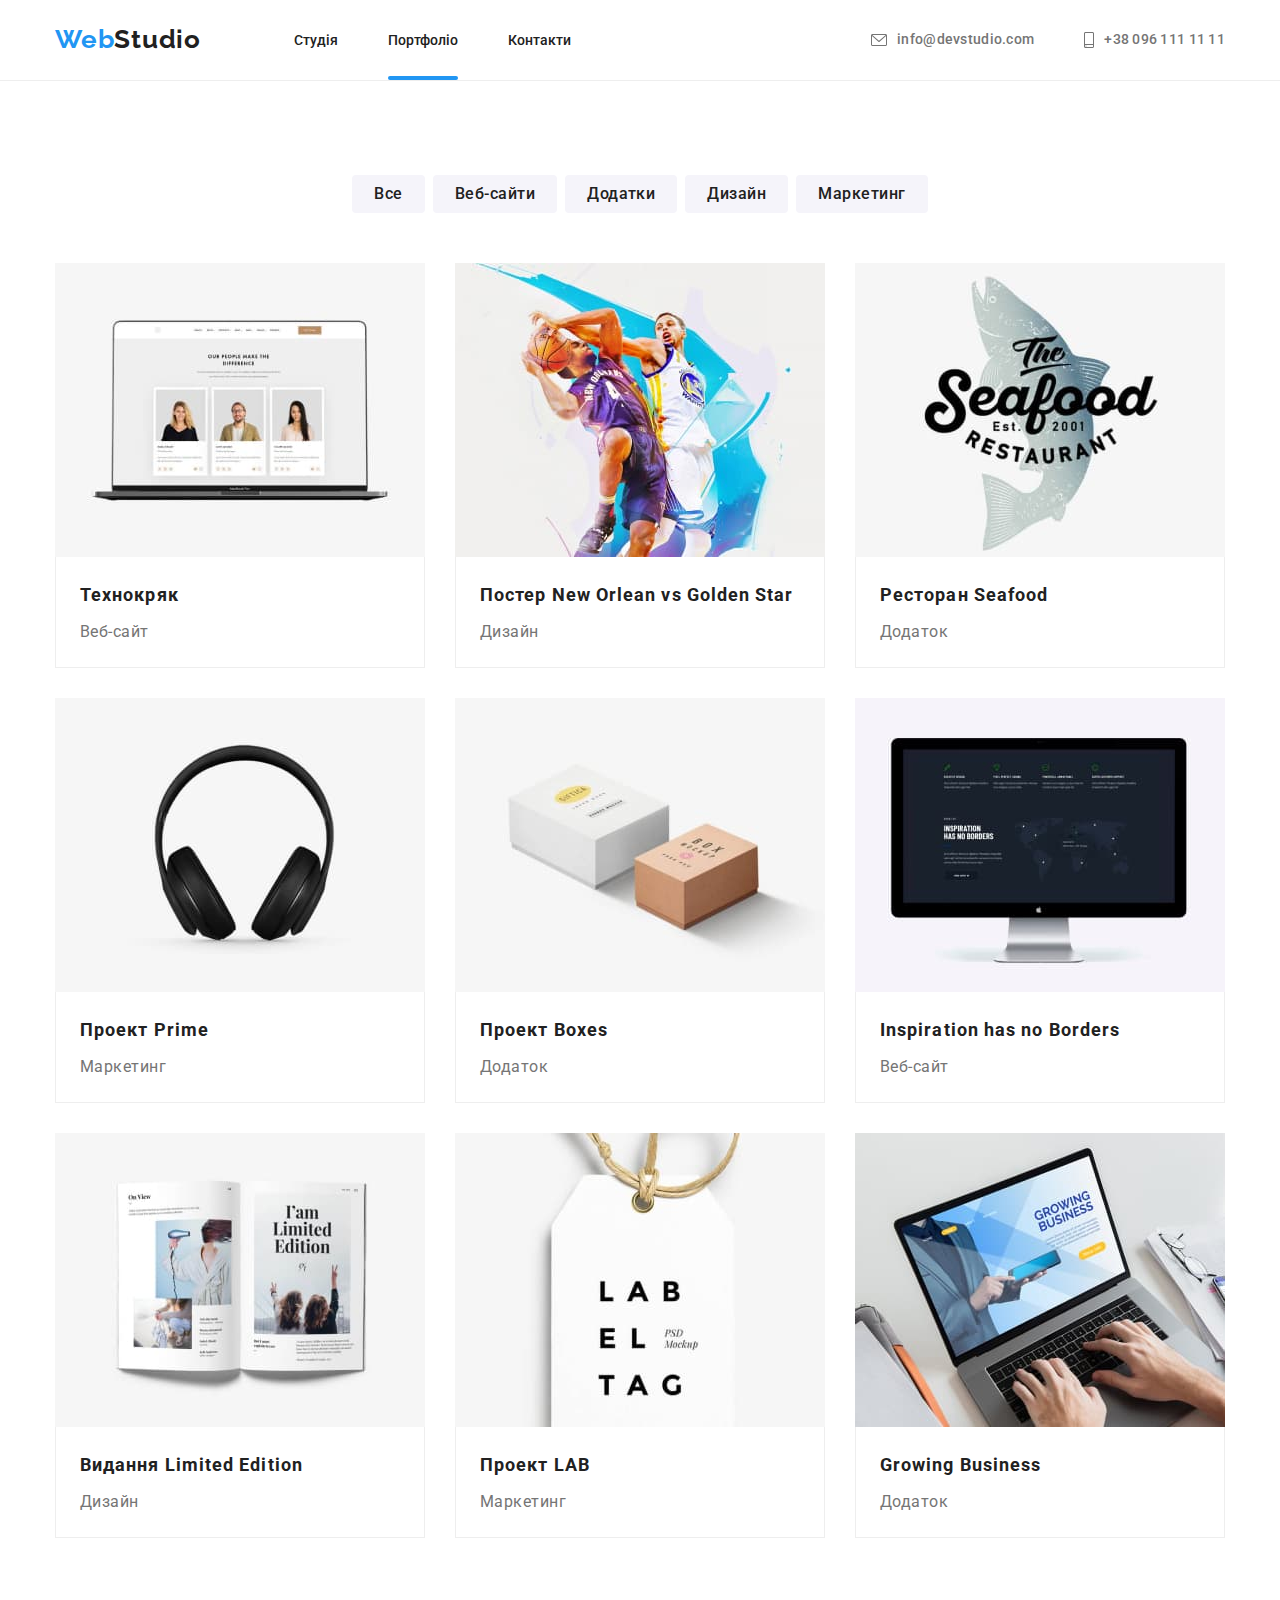
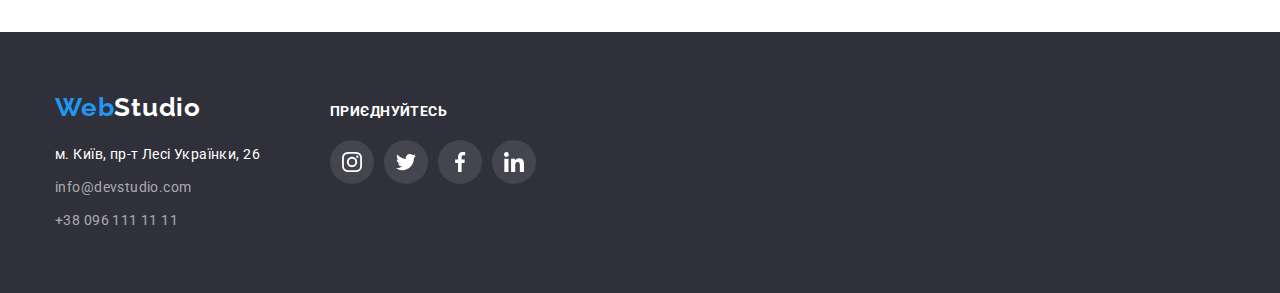
==== portfolio.html @ f7d91a0e "copy files from hw5" ====
<!DOCTYPE html>
<html lang="en">
<head>
    <meta charset="UTF-8">
    <meta http-equiv="X-UA-Compatible" content="IE=edge">
    <meta name="viewport" content="width=device-width, initial-scale=1.0">
    <title>WebStudio</title>
    <link rel="preconnect" href="https://fonts.googleapis.com">
    <link rel="preconnect" href="https://fonts.gstatic.com" crossorigin>
    <link href="https://fonts.googleapis.com/css2?family=Raleway:wght@700&family=Roboto:wght@400;500;700;900&display=swap"
        rel="stylesheet">
    <link rel="stylesheet" href="https://cdnjs.cloudflare.com/ajax/libs/modern-normalize/1.0.0/modern-normalize.min.css">
    <link rel="stylesheet" href="./css/styles.css">
</head>
<body>
    <!-- Шапка сторінки    -->
    <header class="header-section">
        <div class="container page-header">
            <a href="./index.html" class="main-title">Web<span class="title-textcolor">Studio</span></a>
            <nav class="navigation">
                <ul class="navigation-list">
                    <li class="nav-item"><a href="./index.html" class="navigation-link">Студія</a></li>
                    <li class="nav-item"><a href="./portfolio.html" class="navigation-link main-page-active">Портфоліо</a></li>
                    <li class="nav-item"><a href="#" class="navigation-link">Контакти</a></li>
                </ul>
            </nav>
            <ul class="contact-header">
                <li class="nav-item">
                    <a href="mailto:info@devstudio.com" class="navigation-contact">
                        <svg class="icon-contact-header" width="16" height="12">
                            <use href="./images/icons.svg#icon-envelope"></use>
                        </svg>
                        info@devstudio.com
                    </a>
                </li>
                <li class="nav-item">
                    <a href="tel:+380961111111" class="navigation-contact">
                        <svg class="icon-contact-header" width="10" height="16">
                            <use href="./images/icons.svg#icon-smartphone"></use>
                        </svg>
                        +38 096 111 11 11
                    </a>
                </li>
            </ul>
        </div>
    </header>
    <!-- Основна частина сторінки    -->
    <main>
        <section class="section">
            <div class="container">
                <h1 class="visually-hidden">Проекти</h1>
                <ul class="button-list">
                    <li class="button-item"><button type="button" class="filtr-button">Все</button></li>
                    <li class="button-item"><button type="button" class="filtr-button">Веб-сайти</button></li>
                    <li class="button-item"><button type="button" class="filtr-button">Додатки</button></li>
                    <li class="button-item"><button type="button" class="filtr-button">Дизайн</button></li>
                    <li class="button-item"><button type="button" class="filtr-button">Маркетинг</button></li>
                </ul>
                <ul class="project-list">
                    <li class="project-item">
                        <div class="project-image">
                            <img src="./images/img3.1opt.jpg" alt="Технокряк" width="370">
                            <div class="project-hover-thumb">
                                <p class="project-hover-text">Ресурс пропонує комплексні рішення з різним рівнем функціоналу і сервісів. Все це дозволить відвідувачу отримати вичерпні дані про компанію чи фізичну особу</p>
                            </div>
                        </div>
                        <div class="project-name-and-type">
                            <h2 class="project-name">Технокряк</h2>
                            <p class="project-type">Веб-сайт</p>
                        </div>
                    </li>
                    <li class="project-item">
                        <div class="project-image">
                            <img src="./images/img3.2opt.jpg" alt="Постер New Orlean vs Golden Star" width="370">
                            <div class="project-hover-thumb">
                                <p class="project-hover-text">Ресурс пропонує комплексні рішення з різним рівнем функціоналу і сервісів. Все це дозволить відвідувачу отримати вичерпні дані про компанію чи фізичну особу</p>
                            </div>
                        </div>
                        <div class="project-name-and-type">
                            <h2 class="project-name">Постер New Orlean vs Golden Star</h2>
                            <p class="project-type">Дизайн</p>
                        </div>
                    </li>
                    <li class="project-item">
                        <div class="project-image">
                            <img src="./images/img3.3opt.jpg" alt="Ресторан Seafood" width="370">
                            <div class="project-hover-thumb">
                                <p class="project-hover-text">Ресурс пропонує комплексні рішення з різним рівнем функціоналу і сервісів. Все це
                                    дозволить відвідувачу отримати вичерпні дані про компанію чи фізичну особу</p>
                            </div>
                        </div>
                        <div class="project-name-and-type">
                            <h2 class="project-name">Ресторан Seafood</h2>
                            <p class="project-type">Додаток</p>
                        </div>
                    </li>
                    <li class="project-item">
                        <div class="project-image">
                            <img src="./images/img3.4opt.jpg" alt="Проект Prime" width="370">
                            <div class="project-hover-thumb">
                                <p class="project-hover-text">Ресурс пропонує комплексні рішення з різним рівнем функціоналу і сервісів. Все це
                                    дозволить відвідувачу отримати вичерпні дані про компанію чи фізичну особу</p>
                            </div>
                        </div>
                        <div class="project-name-and-type">
                            <h2 class="project-name">Проект Prime</h2>
                            <p class="project-type">Маркетинг</p>
                        </div>
                    </li>
                    <li class="project-item">
                        <div class="project-image">
                            <img src="./images/img3.5opt.jpg" alt="Проект Boxes" width="370">
                            <div class="project-hover-thumb">
                                <p class="project-hover-text">Ресурс пропонує комплексні рішення з різним рівнем функціоналу і сервісів. Все це
                                    дозволить відвідувачу отримати вичерпні дані про компанію чи фізичну особу</p>
                            </div>
                        </div>
                        <div class="project-name-and-type">
                            <h2 class="project-name">Проект Boxes</h2>
                            <p class="project-type">Додаток</p>
                        </div>
                    </li>
                    <li class="project-item">
                        <div class="project-image">
                            <img src="./images/img3.6opt.jpg" alt="Inspiration has no Borders" width="370">
                            <div class="project-hover-thumb">
                                <p class="project-hover-text">Ресурс пропонує комплексні рішення з різним рівнем функціоналу і сервісів. Все це
                                    дозволить відвідувачу отримати вичерпні дані про компанію чи фізичну особу</p>
                            </div>
                        </div>
                        <div class="project-name-and-type">
                            <h2 class="project-name">Inspiration has no Borders</h2>
                            <p class="project-type">Веб-сайт</p>
                        </div>
                    </li>
                    <li class="project-item">
                        <div class="project-image">
                            <img src="./images/img3.7opt.jpg" alt="Видання Limited Edition" width="370">
                            <div class="project-hover-thumb">
                                <p class="project-hover-text">Ресурс пропонує комплексні рішення з різним рівнем функціоналу і сервісів. Все це
                                    дозволить відвідувачу отримати вичерпні дані про компанію чи фізичну особу</p>
                            </div>
                        </div>
                        <div class="project-name-and-type">
                            <h2 class="project-name">Видання Limited Edition</h2>
                            <p class="project-type">Дизайн</p>
                        </div>
                    </li>
                    <li class="project-item">
                        <div class="project-image">
                            <img src="./images/img3.8opt.jpg" alt="Проект LAB" width="370">
                            <div class="project-hover-thumb">
                                <p class="project-hover-text">Ресурс пропонує комплексні рішення з різним рівнем функціоналу і сервісів. Все це
                                    дозволить відвідувачу отримати вичерпні дані про компанію чи фізичну особу</p>
                            </div>
                        </div>
                        <div class="project-name-and-type">
                            <h2 class="project-name">Проект LAB</h2>
                            <p class="project-type">Маркетинг</p>
                        </div>
                    </li>
                    <li class="project-item">
                        <div class="project-image">
                            <img src="./images/img3.9opt.jpg" alt="Growing Business" width="370">
                            <div class="project-hover-thumb">
                                <p class="project-hover-text">Ресурс пропонує комплексні рішення з різним рівнем функціоналу і сервісів. Все це
                                    дозволить відвідувачу отримати вичерпні дані про компанію чи фізичну особу</p>
                            </div>
                        </div>
                        <div class="project-name-and-type">
                            <h2 class="project-name">Growing Business</h2>
                            <p class="project-type">Додаток</p>
                        </div>
                    </li>
                </ul>
            </div>
        </section>
    </main>
    <!-- Підвал сторінки    -->
    <footer class="footer-section">
        <div class="container footer-thumb">
            <div>
                <a href="./index.html" class="main-title">Web<span class="title-textfooter">Studio</span></a>
                <address class="footer-address">
                    <ul>
                        <li class="footer-item"><a href="https://goo.gl/maps/hZoYiyH5EYy9L1387" class="contact-address">м.
                                Київ, пр-т Лесі Українки, 26</a></li>
                        <li class="footer-item"><a href="mailto:info@devstudio.com"
                                class="contact-footer">info@devstudio.com</a></li>
                        <li class="footer-item"><a href="tel:+380961111111" class="contact-footer">+38 096 111 11 11</a>
                        </li>
                    </ul>
                </address>
            </div>
            <div class="join">
                <p class="join-title">Приєднуйтесь</p>
                <ul class="footer-social-link-list">
                    <li class="footer-social-link-item">
                        <a href="#" class="footer-social-link">
                            <svg class="icon-social-link" width="20" height="20">
                                <use href="./images/icons.svg#icon-instagram"></use>
                            </svg>
                        </a>
                    </li>
                    <li class="footer-social-link-item">
                        <a href="#" class="footer-social-link">
                            <svg class="icon-social-link" width="20" height="20">
                                <use href="./images/icons.svg#icon-twitter"></use>
                            </svg>
                        </a>
                    </li>
                    <li class="footer-social-link-item">
                        <a href="#" class="footer-social-link">
                            <svg class="icon-social-link" width="20" height="20">
                                <use href="./images/icons.svg#icon-facebook"></use>
                            </svg>
                        </a>
                    </li>
                    <li class="footer-social-link-item">
                        <a href="#" class="footer-social-link">
                            <svg class="icon-social-link" width="20" height="20">
                                <use href="./images/icons.svg#icon-linkedin"></use>
                            </svg>
                        </a>
                    </li>
                </ul>
            </div>
        </div>
    </footer>
</body>
</html>
---- css/styles.css ----
:root {
    --bluecolor: #2196f3;
    --whitecolor: #ffffff;
    --maincolor: #212121;
    --navcontactcolor: #757575;
    --backgroundcolordark: #2f303a;
    --backgroundcolorlight: #f5f4fa;
    --sociallink: #AFB1B8;
}
body {
    font-family: 'Roboto', sans-serif;
    color: var(--maincolor);
}
h1, h2, h3, p {
    margin: 0;
}
ul {
    margin: 0;
    padding: 0;
    list-style: none;
}
img {
    display: block;
    max-width: 100%;
    height: auto;
}
.container {
    width: 1200px;
    margin: 0 auto;
    padding: 0 15px;
}
.section {
    padding: 94px 0;
}
/*Класи для хедера*/
.header-section {
    border-bottom: 1px solid #EEEEEE;
}
.page-header {
    display: flex;
    align-items: center;
}
.page-header>a {
    padding: 24px 0 25px 0;
}
.main-title {
    font-family: 'Raleway', sans-serif;
    color: var(--bluecolor);
    text-decoration: none;
    font-weight: 700;
    font-size: 26px;
    line-height: 1.19;
    letter-spacing: 0.03em;
}
.title-textcolor {
    color: var(--maincolor);
}
.navigation {
    margin: 0 0 0 93px;
}
.navigation-list {
    display: flex;
    margin: 0;
    padding: 0;
}
.nav-item:not(:first-child) {
    margin-left: 50px;
}
.navigation-link {
    position: relative;
    color: var(--maincolor);
    text-decoration: none;
    font-weight: 500;
    font-size: 14px;
    line-height: 1.14;
    text-decoration: none;
    padding: 32px 0px;
    transition: color 250ms cubic-bezier(0.4, 0, 0.2, 1);
}
.main-page-active.navigation-link::after {
    position: absolute;
    bottom: 0;
    display: block;
    content: '';
    width: 100%;
    height: 4px;
    background-color: var(--bluecolor);
    border-radius: 2px;
}
.navigation-link:hover,
.navigation-link:focus,
.navigation-contact:hover,
.navigation-contact:focus {
    color: var(--bluecolor);
}
.navigation-contact {
    color: var(--navcontactcolor);
    text-decoration: none;
    font-weight: 500;
    font-size: 14px;
    line-height: 1.14;
    letter-spacing: 0.02em;
    display: flex;
    transition: color 250ms cubic-bezier(0.4, 0, 0.2, 1);
}
.contact-header {
    margin: 0 0 0 auto;
    display: flex;
    padding: 0;
}
.icon-contact-header{
    align-self: center;
    margin-right: 10px;
    fill: currentColor;
}
/*Класи для хіросекшн*/
.hero {
    /*background: var(--backgroundcolordark);*/
    
    padding: 200px 0;
}
.overlay {
    max-width: 1600px;
    max-height: 600px;
    margin: 0 auto;
    background-image: linear-gradient(to right, rgba(47, 48, 58, 0.4), rgba(47, 48, 58, 0.4)), url('../images/overlay.jpg');
    background-repeat: no-repeat;
    background-position: center;
    background-size: cover;
}
.hero-title {
    color: var(--whitecolor);
    text-align: center;
    font-weight: 900;
    font-size: 44px;
    line-height: 1.36;
    letter-spacing: 0.06em;
    margin:0;
}
.main-button {
    display: block;
    cursor: pointer;
    background: var(--bluecolor);
    color: var(--whitecolor);
    padding: 10px 32px;
    font-weight: 700;
    font-size: 16px;
    line-height: 1.875;
    letter-spacing: 0.06em;
    border: 0;
    border-radius: 4px;
    box-shadow: 0px 4px 4px rgba(0, 0, 0, 0.15);
    margin: 30px auto 0 auto;
}
/*Класи для секцій Особливості та Чим ми займаємося*/
.visually-hidden {
    position: absolute;
    width: 1px;
    height: 1px;
    margin: -1px;
    border: 0;
    padding: 0;
    white-space: nowrap;
    clip-path: inset(100%);
    clip: rect(0 0 0 0);
    overflow: hidden;
}
.second-title {
    color: var(--maincolor);
    font-weight: 700;
    font-size: 36px;
    line-height: 1.16;
    letter-spacing: 0.03em;
    text-align: center;
    margin: 0;
    padding: 0;
}
.features-list {
    display: flex;
    padding: 0;
    margin: 0;
}
.features-thumb{
    background-color: var(--backgroundcolorlight);
    padding: 25px auto;
    height: 120px;
    display: flex;
    align-items: center;
    justify-content: center;
    margin-bottom: 30px;
}
.icon-features {
    fill: var(--maincolor);
}
.features-title {
    color: var(--maincolor);
    font-weight: 700;
    font-size: 14px;
    line-height: 1.14;
    letter-spacing: 0.03em;
    text-transform: uppercase;
}
.features-text {
    color: var(--navcontactcolor);
    font-size: 14px;
    line-height: 1.71;
    letter-spacing: 0.03em;
    margin-top: 10px;
}
.process-section {
    padding: 0 0 94px 0;
}
.process-img-list {
    display: flex;
    margin: 50px 0 0 0;
}
.features-item:not(:first-child),
.process-item:not(:first-child),
.team-item:not(:first-child) {
    margin-left: 30px;
}
.process-item {
    position: relative;
}
.process-item-thumb {
    display: flex;
    justify-content: center;
    align-items: center;
    position: absolute;
    bottom: 0;
    left: 0;
    width: 100%;
    height: 70px;
    background: rgba(47, 48, 58, 0.8);
}
.process-item-text {
    text-transform: uppercase;
    font-family: 'Roboto';
    font-weight: 700;
    font-size: 14px;
    line-height: 1.14;
    text-align: center;
    letter-spacing: 0.03em;
    color: var(--whitecolor);
}
/*Класи для секції Команда*/
.team {
    background-color: var(--backgroundcolorlight);
}
.team-list {
    display: flex;
    margin: 50px 0 0 0;
}
.team-item {
    background-color: var(--whitecolor);
    border-radius: 0px 0px 4px 4px;
    box-shadow: 0px 1px 3px rgba(0, 0, 0, 0.12), 0px 1px 1px rgba(0, 0, 0, 0.14), 0px 2px 1px rgba(0, 0, 0, 0.2);
}
.worker-and-position {
    padding: 30px 0;
}
.workers {
    color: var(--maincolor);
    font-weight: 500;
    font-size: 16px;
    line-height: 1.1875;
    letter-spacing: 0.03em;
    text-align: center;
    margin-bottom: 10px;
}
.position {
    color: var(--navcontactcolor);
    font-size: 16px;
    line-height: 1.19;
    letter-spacing: 0.03em;
    text-align: center;
    margin-bottom: 16px;
}
.worker-social-link-list {
    display: flex;
    justify-content: center;
}
.worker-social-link-item {
    width: 44px;
    height: 44px;
    margin-right: 10px;
}
.worker-social-link-item:nth-child(4) {
    margin-right: 0px;
}
.worker-social-link {
    color: var(--sociallink);
    width: 100%;
    height: 100%;
    display: flex;
    align-items: center;
    justify-content: center;
    border-radius: 50%;
    transition: color 250ms cubic-bezier(0.4, 0, 0.2, 1), background-color 250ms cubic-bezier(0.4, 0, 0.2, 1);
}
.icon-social-link {
    fill: currentColor;
}
.worker-social-link:hover,
.worker-social-link:focus {
    background-color: var(--bluecolor);
    color: var(--whitecolor);
}
/*Класи для Постійні клієнти*/
.clients-list {
    margin-top: 50px;
    display: flex;
    justify-content: center;
}
.clients-item {
    width: 170px;
    height: 92px;
    margin-right: 30px;
}
.clients-item:nth-child(6) {
    margin-right: 0px;
}
.clients-link {
    color: var(--sociallink);
    width: 100%;
    height: 100%;
    display: flex;
    align-items: center;
    justify-content: center;
    border: 1px solid var(--sociallink);
    border-radius: 4px;
    transition: color 250ms cubic-bezier(0.4, 0, 0.2, 1), border-color 250ms cubic-bezier(0.4, 0, 0.2, 1);
}
.icon-client {
   fill: currentColor; 
}
.clients-link:hover,
.clients-link:focus {
    border-color: var(--bluecolor);
    color: var(--bluecolor);
}
/*Класи для футера*/
.footer-section {
    background-color: var(--backgroundcolordark);
    padding: 60px 0;
}
.footer-thumb {
    display: flex;
}
.footer-address {
    margin-top: 20px;    
}
.join {
    margin-left: 70px;
    margin-top: 12px;
}
.join-title {
    font-family: 'Roboto';
    font-style: normal;
    font-weight: 700;
    font-size: 14px;
    line-height: 1.14;
    letter-spacing: 0.03em;
    text-transform: uppercase;
    color: var(--whitecolor);
    margin-bottom: 20px;
}
.footer-social-link-list {
    display: flex;
}
.footer-social-link-item {
    width: 44px;
    height: 44px;
    margin-right: 10px;
}
.footer-social-link-item:nth-child(4) {
    margin-right: 0px;
}
.footer-social-link {
    color: var(--whitecolor);
    width: 100%;
    height: 100%;
    display: flex;
    align-items: center;
    justify-content: center;
    border-radius: 50%;
    background: rgba(255, 255, 255, 0.1);
    transition: background-color 250ms cubic-bezier(0.4, 0, 0.2, 1);
}
.footer-social-link:hover,
.footer-social-link:focus {
    background-color: var(--bluecolor);
}
/*Для всіх елементів починаючи з другого ставимо верхній маржин*/
.footer-item:nth-child(n+2) {
    margin-top: 9px;
}
.contact-address {
    color: var(--whitecolor);
    text-decoration: none;
    font-style: normal;
    font-size: 14px;
    line-height: 1.71;
    letter-spacing: 0.03em;
}
.contact-footer {
    color: rgba(255, 255, 255, 0.6);
    text-decoration: none;
    font-style: normal;
    font-size: 14px;
    line-height: 1.71;
    letter-spacing: 0.03em;
}
.title-textfooter {
    color: var(--whitecolor);
}
.backdrop {
    position: fixed;
    top: 0;
    left: 0;
    width: 100%;
    height: 100%;
    background-color: rgba(0, 0, 0, 0.2);
    opacity: 1;
    transition: opacity 1000ms cubic-bezier(0.4, 0, 0.2, 1);
}
.backdrop.is-hidden {
    opacity: 0;
    pointer-events: none;
}
.backdrop.is-hidden .modal {
    transform: translate(-50%, -50%) scale(0.5);
}
.modal {
    min-height: 581px;
    min-width: 528px;
    background-color: var(--whitecolor);
    position: absolute;
    top: 50%;
    left: 50%;
    transform: translate(-50%, -50%) scale(1);
    transition: transform 1000ms cubic-bezier(0.4, 0, 0.2, 1);
}
.button-modal-close {
    position: absolute;
    top: 8px;
    right: 8px;
    width: 30px;
    height: 30px;
    padding: 0px;
    margin: 0px;
    border: none;
    background-color: var(--whitecolor);
    background-image: url('../images/modal-close.svg');
    background-repeat: no-repeat;
    background-size: cover;
    background-position: center;
}
/*Класи для Портфоліо*/
.button-list {
    display: flex;
    justify-content: center;
    padding: 0;
    margin: 0;
}
.button-item:not(:first-child) {
    margin-left: 8px;
}
.filtr-button {
    cursor: pointer;
    background-color: #f5f4fa;
    color: var(--maincolor);
    font-weight: 500;
    font-size: 16px;
    line-height: 1.61;
    letter-spacing: 0.03em;
    border-radius: 4px;
    border-color: #ffffff;
    border-style: hidden;
    padding: 6px 22px 6px 22px;
    transition: color 250ms cubic-bezier(0.4, 0, 0.2, 1), background-color 250ms cubic-bezier(0.4, 0, 0.2, 1), box-shadow 250ms cubic-bezier(0.4, 0, 0.2, 1);
}
.filtr-button:hover,
.filtr-button:focus {
    background-color: var(--bluecolor);
    color: var(--whitecolor);
    box-shadow: 0px 1px 1px rgba(0, 0, 0, 0.12), 0px 4px 4px rgba(0, 0, 0, 0.06), 1px 4px 6px rgba(0, 0, 0, 0.16);
}
.project-list {
    display: flex;
    flex-wrap: wrap;
    justify-content: center;
    padding: 0;
    margin-top: 50px;
}
/*Визначаємо лівий маржин по замовчуванню*/
.project-item {
    margin-left: 30px;
    max-width: 370px;
    transition: box-shadow 250ms cubic-bezier(0.4, 0, 0.2, 1);
}
.project-item:hover {
    box-shadow: 0px 1px 1px rgba(0, 0, 0, 0.12), 0px 4px 4px rgba(0, 0, 0, 0.06), 1px 4px 6px rgba(0, 0, 0, 0.16);
}
/*Кожен третій починаючи з першого обнуляємо лівий маржин визначений вище*/
.project-item:nth-child(3n+1) {
    margin: 0;
}
/*Для всіх проектів починаючи з четвертого ставимо верхній маржин*/
.project-item:nth-child(n+4) {
    margin-top: 30px;
}
.project-name-and-type {
    padding: 20px 24px;
    border-left: 1px solid #EEEEEE;
    border-bottom: 1px solid #EEEEEE;
    border-right: 1px solid #EEEEEE;
}
.project-name {
    color: var(--maincolor);
    font-weight: 700;
    font-size: 18px;
    line-height: 2.0;
    letter-spacing: 0.06em;
    margin-bottom: 4px;
}
.project-type {
    color: var(--navcontactcolor);
    font-size: 16px;
    line-height: 1.88;
    letter-spacing: 0.03em;
}
.project-image {
    position: relative;
    overflow: hidden;
}
.project-hover-thumb {
    position: absolute;
    width: 100%;
    height: 100%;
    padding: 63px 24px;
    top: 0;
    left: 0;
    opacity: 0;
}
.project-image::before {
    display: inline-block;
    content: "";
    position: absolute;
    width: 100%;
    height: 100%;
    top: 0;
    left: 0;
    background-color: rgba(33, 150, 243, 0.9);
    transform: translateY(100%);
    transition: transform 250ms cubic-bezier(0.4, 0, 0.2, 1);
}
.project-hover-text {
    font-family: 'Roboto';
    font-weight: 400;
    font-size: 18px;
    line-height: 1.56;
    letter-spacing: 0.03em;
    color: var(--whitecolor)
}
.project-item:hover .project-hover-thumb{
    opacity: 1;
}
.project-item:hover .project-image::before {
    transform: translateY(0);
}
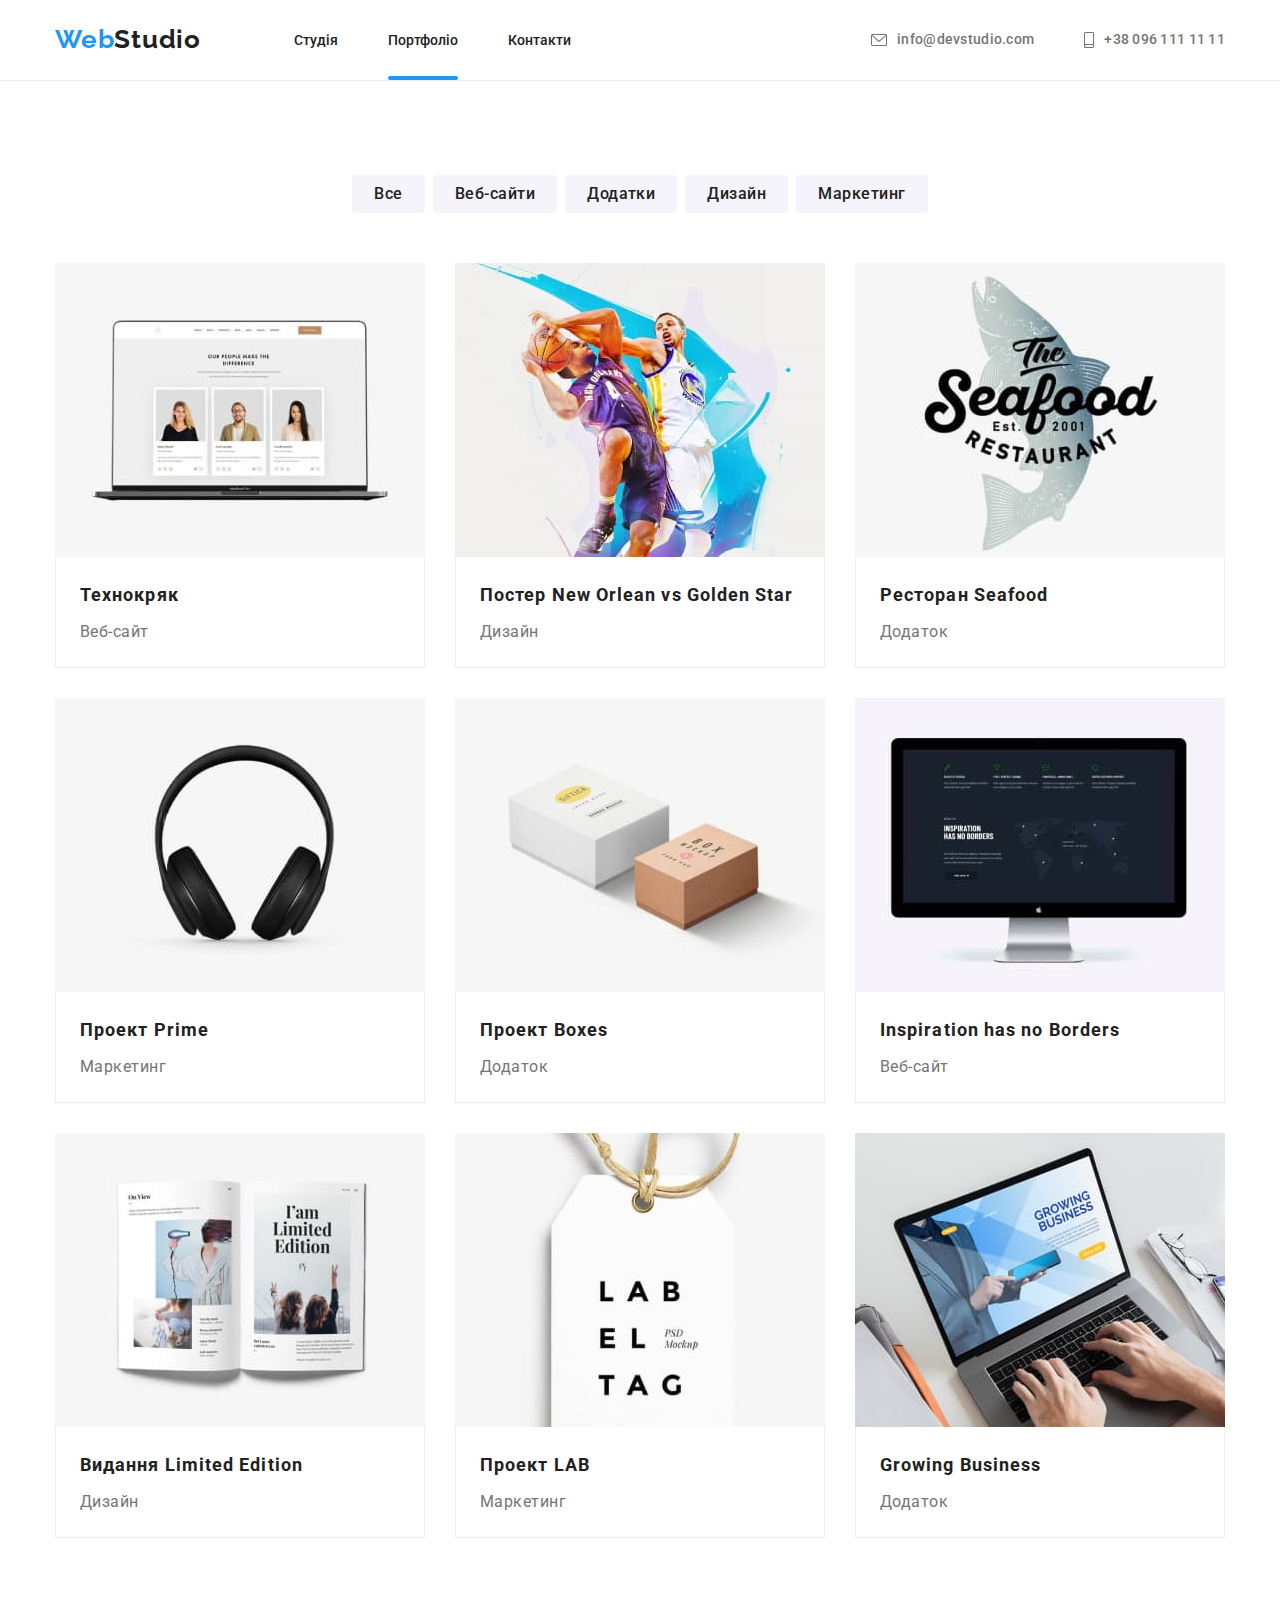
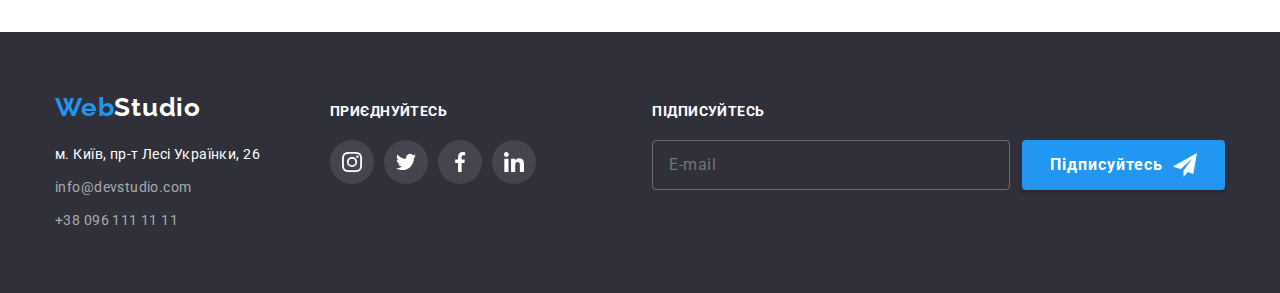
==== commit af566a0a: "hw6 done2" ====
--- a/portfolio.html
+++ b/portfolio.html
@@ -225,6 +225,20 @@
                     </li>
                 </ul>
             </div>
+            <div class="subscription">
+                <p class="join-title">Підписуйтесь</p>
+                <form class="subscription-form">
+                    <label class="subscription-label">
+                        <input class="subcription-input" type="email" name="email" placeholder="E-mail">
+                    </label>
+                    <button class="subscription-button">
+                        <span class="subscription-button-title">Підписуйтесь</span>
+                        <svg class="icon-social-link" width="24" height="24">
+                            <use href="./images/icons.svg#icon-send"></use>
+                        </svg>
+                    </button>
+                </form>
+            </div>
         </div>
     </footer>
 </body>
--- a/css/styles.css
+++ b/css/styles.css
@@ -7,6 +7,7 @@
     --backgroundcolorlight: #f5f4fa;
     --sociallink: #AFB1B8;
 }
+/* Селектори тегів */
 body {
     font-family: 'Roboto', sans-serif;
     color: var(--maincolor);
@@ -24,6 +25,7 @@
     max-width: 100%;
     height: auto;
 }
+/* Основні селектори для ширини контенту та відступів в секціях */
 .container {
     width: 1200px;
     margin: 0 auto;
@@ -414,6 +416,59 @@
 .title-textfooter {
     color: var(--whitecolor);
 }
+.subscription {
+    margin-top: 12px;
+    margin-left: auto;
+}
+.subscription-form {
+    display: flex;
+}
+/* .subscription-label-field {
+    display: inline-block;
+    width: 358px;
+    height: 50px;
+} */
+.subscription-label {
+    display: flex;
+    margin-right: 12px;
+    width: 358px;
+    height: 50px;
+}
+.subscription-label input {
+    width: 358px;
+    border: 1px solid rgba(255, 255, 255, 0.3);
+    border-radius: 4px;
+    outline: none; 
+    background-color: rgba(0, 0, 0, 0);
+    font-family: 'Roboto';
+        font-weight: 400;
+        font-size: 16px;
+        line-height: 1.25;
+        letter-spacing: 0.03em;
+        color: rgba(255, 255, 255, 0.6);
+    padding: 15px 16px;
+}
+.subscription-button {
+    display: flex;
+    align-items: center;
+    height: 50px;
+    background-color: var(--bluecolor);
+    padding: 10px 28px;
+    box-shadow: 0px 4px 4px rgba(0, 0, 0, 0.15);
+    border-radius: 4px;
+    border: none;
+    cursor: pointer;
+}
+.subscription-button-title {
+    font-family: 'Roboto';
+        font-weight: 700;
+        font-size: 16px;
+        line-height: 1.88;
+        letter-spacing: 0.06em;
+        color: var(--whitecolor);
+    margin-right: 10px;
+}
+/* Бекдроп */
 .backdrop {
     position: fixed;
     top: 0;
@@ -440,8 +495,12 @@
     left: 50%;
     transform: translate(-50%, -50%) scale(1);
     transition: transform 1000ms cubic-bezier(0.4, 0, 0.2, 1);
+    padding: 40px;
 }
 .button-modal-close {
+    display: flex;
+    justify-content: center;
+    align-items: center;
     position: absolute;
     top: 8px;
     right: 8px;
@@ -449,12 +508,169 @@
     height: 30px;
     padding: 0px;
     margin: 0px;
-    border: none;
+    border: 1px solid rgba(0, 0, 0, 0.1);
+    border-radius: 50%;
     background-color: var(--whitecolor);
-    background-image: url('../images/modal-close.svg');
+    cursor: pointer;
+    color: var(--maincolor);
+    /* background-image: url('../images/modal-close.svg');
     background-repeat: no-repeat;
     background-size: cover;
-    background-position: center;
+    background-position: center; */
+}
+.icon-modal-close {
+    fill: currentColor;
+    transition: fill 250ms cubic-bezier(0.4, 0, 0.2, 1);
+}
+.icon-modal-close:hover, .icon-modal-close:focus {
+    fill: var(--bluecolor)
+}
+.modal-title {
+    font-family: 'Roboto';
+    font-weight: 700;
+    font-size: 20px;
+    line-height: 1.15;
+    text-align: center;
+    letter-spacing: 0.03em;
+    color: var(--maincolor);
+    margin-bottom: 12px;
+}
+.modal-label {
+    display: flex;
+    flex-direction: column;
+}
+.modal-label-title {
+    font-family: 'Roboto';
+    font-weight: 400;
+    font-size: 12px;
+    line-height: 1.16;
+    letter-spacing: 0.01em;
+    margin-bottom: 4px;
+    color: var(--navcontactcolor);
+}
+.modal-input {
+    width: 100%;
+    border: 1px solid rgba(33, 33, 33, 0.2);
+    border-radius: 4px;
+    height: 40px;
+    padding: 12px 42px;
+    outline: none;
+    transition: border 250ms cubic-bezier(0.4, 0, 0.2, 1);
+}
+.modal-input.comment {
+    height: 120px;
+    padding: 12px 16px;
+}
+.modal-input-placeholder {
+    display: block;
+    position: absolute;
+    top: 13px;
+    left: 16px;
+    font-family: 'Roboto';
+        font-weight: 400;
+        font-size: 12px;
+        line-height: 1.16;
+        letter-spacing: 0.01em;
+        color: rgba(117, 117, 117, 0.5);
+}
+.comment:not(:placeholder-shown) ~ .modal-input-placeholder {
+    display: none;
+}
+.label-field {
+    position: relative;
+    margin-bottom: 10px;
+}
+.modal-label-icon {
+    position: absolute;
+    left: 15px;
+    top: 50%;
+    transform: translateY(-50%);
+    transition: fill 250ms cubic-bezier(0.4, 0, 0.2, 1);
+}
+.modal-label:hover .modal-label-icon {
+    fill: var(--bluecolor);
+    cursor: pointer;
+}
+textarea {
+    resize: none;
+    font-family: 'Roboto';
+        font-weight: 400;
+        font-size: 12px;
+        line-height: 1.16;
+        letter-spacing: 0.01em;
+}
+.textarea-field {
+    position: relative;
+}
+.modal-label:hover .modal-input{
+    border-color: var(--bluecolor);
+    cursor: pointer;
+}
+.modal-label:focus .modal-input {
+    border-color: var(--bluecolor);
+    cursor: pointer;
+}
+.modal-input:focus-within {
+    border-color: var(--bluecolor);
+}
+.modal-input:focus-within + .modal-label-icon {
+    fill: var(--bluecolor);
+}
+.modal-rules-label {
+    display: flex;
+    align-items: center;
+    justify-content: center;
+    margin-top: 20px;
+    margin-left: auto;
+    margin-right: auto;
+}
+.modal-rules-checkbox {
+    height: 15px;
+    width: 16px;
+}
+.modal-rules-icon {
+    margin-right: 7px;
+    border-radius: 2px;
+    border: 2px solid var(--maincolor);
+}
+.modal-rules-checkbox:checked + .modal-rules-icon {
+    background-color: var(--bluecolor);
+    border-color: var(--bluecolor);
+}
+.modal-rules-text {
+    font-family: 'Roboto';
+    font-weight: 400;
+    font-size: 14px;
+    line-height: 1.71;
+    letter-spacing: 0.03em;
+    color: var(--navcontactcolor);
+    margin-right: 5px;
+}
+.modal-rules-link {
+    font-family: 'Roboto';
+    font-weight: 400;
+    font-size: 14px;
+    line-height: 1.71;
+    letter-spacing: 0.03em;
+    color: var(--bluecolor);
+}
+.modal-button {
+    display: block;
+    padding: 10px 56px;
+    border: none;
+    background: #188CE8;
+    box-shadow: 0px 4px 4px rgba(0, 0, 0, 0.15);
+    border-radius: 4px;
+    margin-top: 30px;
+    margin-left: auto;
+    margin-right: auto;
+    font-family: 'Roboto';
+    font-weight: 700;
+    font-size: 16px;
+    line-height: 1.88;
+    letter-spacing: 0.06em;
+    color: var(--whitecolor);
+    cursor: pointer;
 }
 /*Класи для Портфоліо*/
 .button-list {
